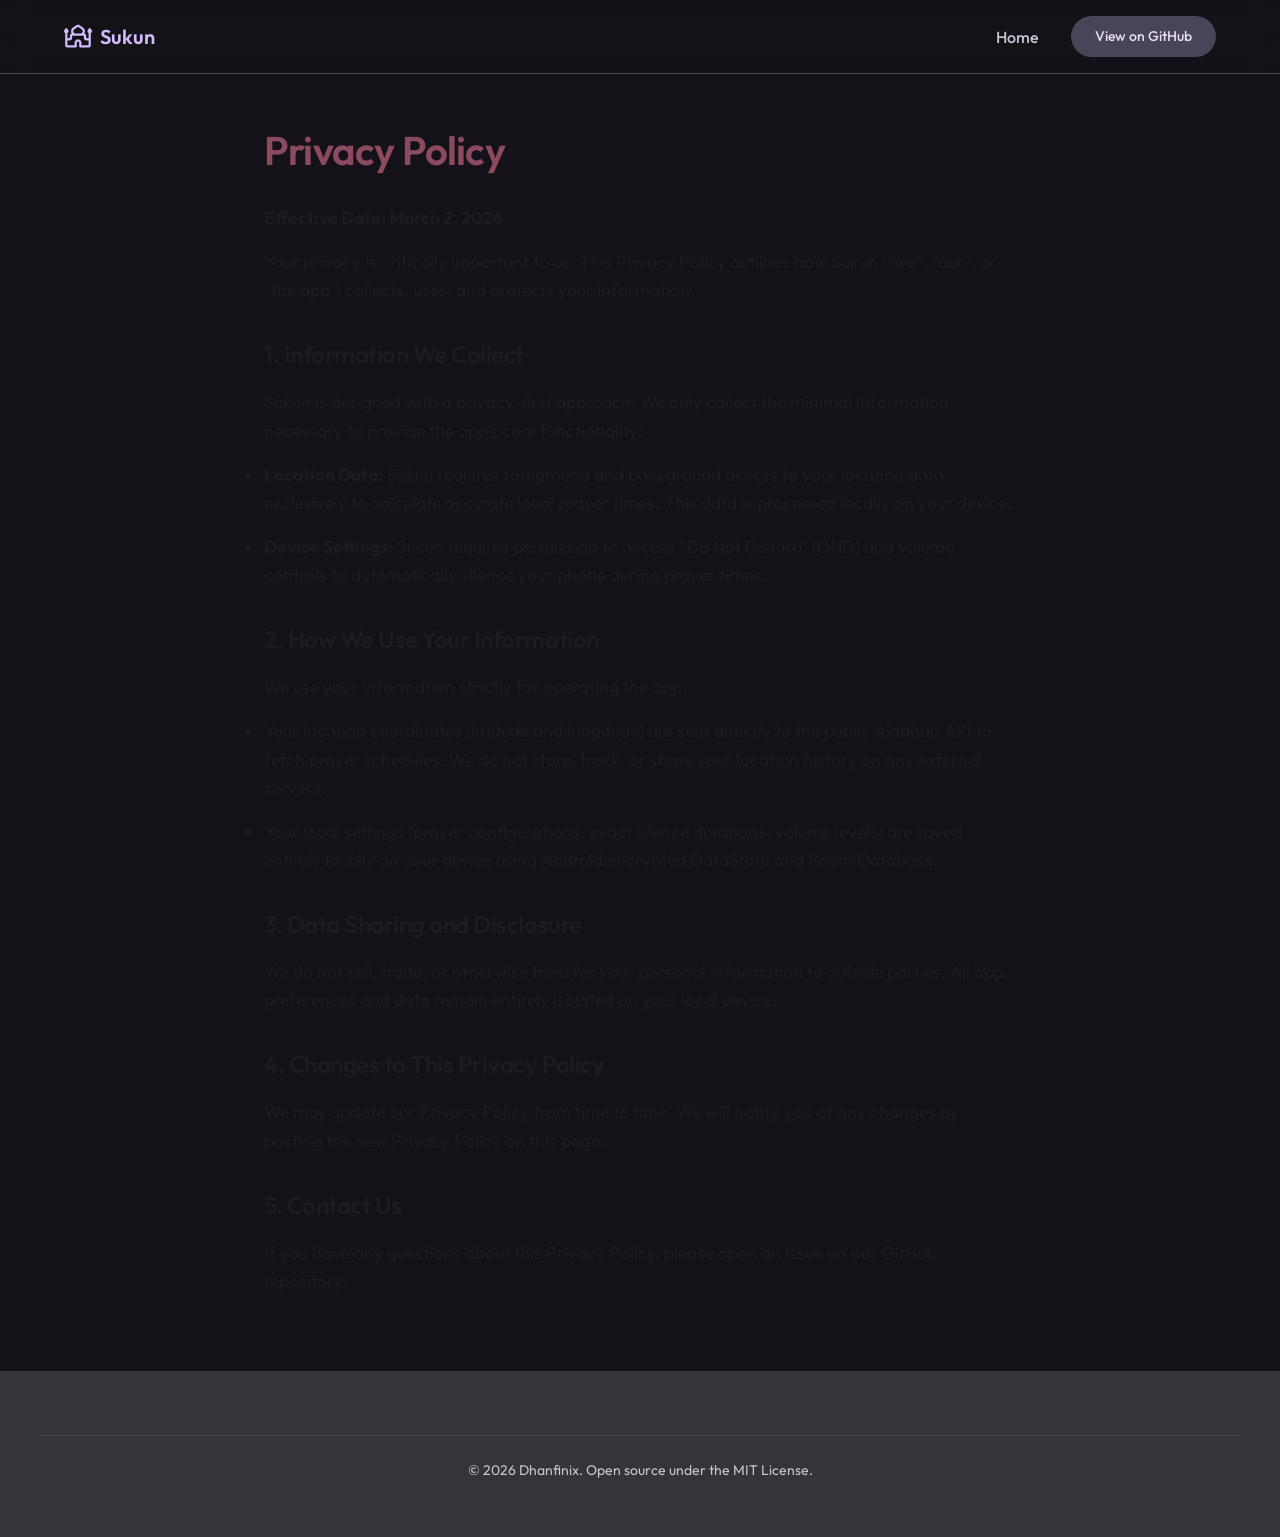
==== docs/privacy-policy.html @ 4d6bf97d "docs: update website features and add privacy policy" ====
<!DOCTYPE html>
<html lang="en">
<head>
    <meta charset="UTF-8">
    <meta name="viewport" content="width=device-width, initial-scale=1.0">
    <title>Sukun - Privacy Policy</title>

    <!-- Google Fonts -->
    <link rel="preconnect" href="https://fonts.googleapis.com">
    <link rel="preconnect" href="https://fonts.gstatic.com" crossorigin>
    <link href="https://fonts.googleapis.com/css2?family=Outfit:wght@300;400;500;600;700&display=swap" rel="stylesheet">

    <!-- Material Symbols -->
    <link href="https://fonts.googleapis.com/css2?family=Material+Symbols+Rounded:opsz,wght,FILL,GRAD@20..48,100..700,0..1,-50..200" rel="stylesheet" />

    <!-- Styles -->
    <link rel="stylesheet" href="style.css">
    <style>
        .policy-container {
            max-width: 800px;
            margin: 120px auto 60px;
            padding: 0 24px;
            color: var(--on-surface, #1C1B1F);
        }
        .policy-container h1 {
            color: var(--primary, #8C4A60);
            margin-bottom: 24px;
            font-size: 2.5rem;
        }
        .policy-container h2 {
            margin-top: 32px;
            margin-bottom: 16px;
            font-size: 1.5rem;
            color: var(--on-surface);
        }
        .policy-container p, .policy-container li {
            line-height: 1.6;
            margin-bottom: 16px;
            font-size: 1.1rem;
        }
        .policy-container a {
            color: var(--primary);
            text-decoration: none;
        }
        .policy-container a:hover {
            text-decoration: underline;
        }
    </style>
</head>
<body>
    <nav class="navbar">
        <div class="nav-content">
            <div class="logo" onclick="window.location.href='index.html'" style="cursor:pointer;">
                <span class="material-symbols-rounded">mosque</span>
                <span>Sukun</span>
            </div>
            <div class="nav-links">
                <a href="index.html">Home</a>
                <a href="https://github.com/Dhanfinix/Sukun" class="btn btn-tonal" target="_blank">View on GitHub</a>
            </div>
            <button class="mobile-menu-btn">
                <span class="material-symbols-rounded">menu</span>
            </button>
        </div>
    </nav>

    <main class="policy-container">
        <h1>Privacy Policy</h1>
        <p><strong>Effective Date: March 2, 2026</strong></p>

        <p>Your privacy is critically important to us. This Privacy Policy outlines how Súkun ("we", "our", or "the app") collects, uses, and protects your information.</p>

        <h2>1. Information We Collect</h2>
        <p>Súkun is designed with a privacy-first approach. We only collect the minimal information necessary to provide the app’s core functionality:</p>
        <ul>
            <li><strong>Location Data:</strong> Súkun requires foreground and background access to your location data exclusively to calculate accurate local prayer times. This data is processed locally on your device.</li>
            <li><strong>Device Settings:</strong> Súkun requires permission to access "Do Not Disturb" (DND) and volume controls to automatically silence your phone during prayer times.</li>
        </ul>

        <h2>2. How We Use Your Information</h2>
        <p>We use your information strictly for operating the app:</p>
        <ul>
            <li>Your location coordinates (latitude and longitude) are sent directly to the public Aladhan API to fetch prayer schedules. We do not store, track, or share your location history on any external servers.</li>
            <li>Your local settings (prayer configurations, exact silence durations, volume levels) are saved entirely locally on your device using Android encrypted DataStore and Room Database.</li>
        </ul>

        <h2>3. Data Sharing and Disclosure</h2>
        <p>We do not sell, trade, or otherwise transfer your personal information to outside parties. All app preferences and data remain entirely isolated on your local device.</p>

        <h2>4. Changes to This Privacy Policy</h2>
        <p>We may update our Privacy Policy from time to time. We will notify you of any changes by posting the new Privacy Policy on this page.</p>

        <h2>5. Contact Us</h2>
        <p>If you have any questions about this Privacy Policy, please open an issue on our <a href="https://github.com/Dhanfinix/Sukun/issues">GitHub repository</a>.</p>
    </main>

    <footer>
        <div class="footer-bottom" style="text-align:center; padding: 24px;">
            <p>&copy; 2026 Dhanfinix. Open source under the MIT License.</p>
        </div>
    </footer>
</body>
</html>
---- docs/style.css ----
:root {
    /* Basic Colors */
    --md-sys-color-background: #141218;
    --md-sys-color-on-background: #E6E0E9;
    --md-sys-color-surface: #1D1B20;
    --md-sys-color-surface-dim: #141218;
    --md-sys-color-surface-bright: #3B383E;
    --md-sys-color-surface-container: #211F26;
    --md-sys-color-surface-container-high: #2B2930;
    --md-sys-color-surface-container-highest: #36343B;
    --md-sys-color-on-surface: #E6E0E9;
    --md-sys-color-on-surface-variant: #CAC4D0;
    --md-sys-color-outline: #938F99;
    --md-sys-color-outline-variant: #49454F;

    /* Primary (Purple) */
    --md-sys-color-primary: #D0BCFF;
    --md-sys-color-on-primary: #381E72;
    --md-sys-color-primary-container: #4F378B;
    --md-sys-color-on-primary-container: #EADDFF;

    /* Secondary */
    --md-sys-color-secondary: #CCC2DC;
    --md-sys-color-on-secondary: #332D41;
    --md-sys-color-secondary-container: #4A4458;
    --md-sys-color-on-secondary-container: #E8DEF8;

    /* Tertiary */
    --md-sys-color-tertiary: #EFB8C8;
    --md-sys-color-on-tertiary: #492532;
    --md-sys-color-tertiary-container: #633B48;
    --md-sys-color-on-tertiary-container: #FFD8E4;

    /* Error */
    --md-sys-color-error: #F2B8B5;
    --md-sys-color-on-error: #601410;
    --md-sys-color-error-container: #8C1D18;
    --md-sys-color-on-error-container: #F9DEDC;

    /* Elevation */
    --md-sys-elevation-1: 0px 1px 2px 0px rgba(0, 0, 0, 0.3), 0px 1px 3px 1px rgba(0, 0, 0, 0.15);
    --md-sys-elevation-2: 0px 1px 2px 0px rgba(0, 0, 0, 0.3), 0px 2px 6px 2px rgba(0, 0, 0, 0.15);
    --md-sys-elevation-3: 0px 1px 3px 0px rgba(0, 0, 0, 0.3), 0px 4px 8px 3px rgba(0, 0, 0, 0.15);

    /* Shape */
    --md-sys-shape-corner-medium: 12px;
    --md-sys-shape-corner-large: 16px;
    --md-sys-shape-corner-extra-large: 28px;
    --md-sys-shape-corner-full: 9999px;

    /* Typography */
    --font-family: 'Outfit', -apple-system, BlinkMacSystemFont, "Segoe UI", Roboto, Helvetica, Arial, sans-serif;
}

* {
    box-sizing: border-box;
    margin: 0;
    padding: 0;
}

html {
    scroll-behavior: smooth;
    scroll-padding-top: 80px;
    /* Offset for fixed navbar */
}

body {
    font-family: var(--font-family);
    background-color: var(--md-sys-color-background);
    color: var(--md-sys-color-on-background);
    line-height: 1.5;
    display: flex;
    flex-direction: column;
    min-height: 100vh;
}

/* Typography styles */
h1,
h2,
h3,
h4 {
    font-weight: 600;
    letter-spacing: -0.02em;
}

a {
    color: var(--md-sys-color-primary);
    text-decoration: none;
    transition: opacity 0.2s ease;
}

a:hover {
    opacity: 0.8;
}

/* Navigation */
.navbar {
    position: fixed;
    top: 0;
    left: 0;
    right: 0;
    background-color: rgba(20, 18, 24, 0.8);
    backdrop-filter: blur(12px);
    border-bottom: 1px solid var(--md-sys-color-outline-variant);
    z-index: 100;
}

.nav-content {
    max-width: 1200px;
    margin: 0 auto;
    padding: 16px 24px;
    display: flex;
    justify-content: space-between;
    align-items: center;
}

.logo {
    display: flex;
    align-items: center;
    gap: 8px;
    font-size: 1.25rem;
    font-weight: 600;
    color: var(--md-sys-color-primary);
}

.logo .material-symbols-rounded {
    font-size: 28px;
}

.nav-links {
    display: flex;
    align-items: center;
    gap: 32px;
}

.nav-links a:not(.btn) {
    color: var(--md-sys-color-on-surface-variant);
    font-weight: 500;
    font-size: 1rem;
    transition: color 0.2s ease;
}

.nav-links a:not(.btn):hover {
    color: var(--md-sys-color-on-surface);
}

.mobile-menu-btn {
    display: none;
    background: none;
    border: none;
    color: var(--md-sys-color-on-surface);
    cursor: pointer;
}

/* Buttons */
.btn {
    display: inline-flex;
    align-items: center;
    justify-content: center;
    gap: 8px;
    padding: 10px 24px;
    border-radius: var(--md-sys-shape-corner-full);
    font-weight: 500;
    font-size: 0.875rem;
    cursor: pointer;
    transition: all 0.2s cubic-bezier(0.2, 0, 0, 1);
    font-family: var(--font-family);
    border: none;
    text-decoration: none;
}

.btn-large {
    padding: 14px 32px;
    font-size: 1rem;
}

.btn-primary {
    background-color: var(--md-sys-color-primary);
    color: var(--md-sys-color-on-primary);
}

.btn-primary:hover {
    background-image: linear-gradient(rgba(255, 255, 255, 0.08), rgba(255, 255, 255, 0.08));
    box-shadow: var(--md-sys-elevation-1);
    transform: translateY(-1px);
}

.btn-primary:active {
    background-image: linear-gradient(rgba(0, 0, 0, 0.12), rgba(0, 0, 0, 0.12));
    transform: translateY(0);
}

.btn-tonal {
    background-color: var(--md-sys-color-secondary-container);
    color: var(--md-sys-color-on-secondary-container);
}

.btn-tonal:hover {
    background-image: linear-gradient(rgba(255, 255, 255, 0.08), rgba(255, 255, 255, 0.08));
    box-shadow: var(--md-sys-elevation-1);
}

.btn-outline {
    background-color: transparent;
    border: 1px solid var(--md-sys-color-outline);
    color: var(--md-sys-color-primary);
}

.btn-outline:hover {
    background-color: rgba(208, 188, 255, 0.08);
    /* Primary color at 8% */
    border-color: var(--md-sys-color-primary);
}

/* Main Layout */
main {
    flex-grow: 1;
    padding-top: 80px;
    /* Account for fixed nav */
}

section {
    max-width: 1200px;
    margin: 0 auto;
    padding: 80px 24px;
}

/* Hero Section */
.hero {
    display: flex;
    align-items: center;
    gap: 64px;
    min-height: calc(100vh - 160px);
}

.hero-content {
    flex: 1;
    display: flex;
    flex-direction: column;
    align-items: flex-start;
    gap: 24px;
}

.hero-badge {
    display: inline-flex;
    align-items: center;
    gap: 8px;
    padding: 6px 16px;
    border-radius: var(--md-sys-shape-corner-full);
    background-color: var(--md-sys-color-surface-container);
    color: var(--md-sys-color-on-surface-variant);
    font-size: 0.875rem;
    font-weight: 500;
}

.hero-badge .star {
    font-size: 16px;
    color: var(--md-sys-color-tertiary);
}

.hero-title {
    font-size: 4rem;
    line-height: 1.1;
    color: var(--md-sys-color-on-surface);
}

.highlight-text {
    background: linear-gradient(135deg, var(--md-sys-color-primary) 0%, var(--md-sys-color-tertiary) 100%);
    -webkit-background-clip: text;
    -webkit-text-fill-color: transparent;
    background-clip: text;
}

.hero-subtitle {
    font-size: 1.25rem;
    color: var(--md-sys-color-on-surface-variant);
    max-width: 500px;
}

.hero-actions {
    display: flex;
    gap: 16px;
    margin-top: 16px;
}

.hero-visual {
    flex: 1;
    display: flex;
    justify-content: center;
    align-items: center;
}

/* App Mockup UI */
.app-screenshot {
    width: 320px;
    height: auto;
    border-radius: 40px;
    box-shadow: 0 24px 48px -12px rgba(0, 0, 0, 0.5);
    display: block;
    animation: float 6s ease-in-out infinite;
    /* Extra styling for edge smoothness since image is transparent webp */
    filter: drop-shadow(0 0 10px rgba(0, 0, 0, 0.2));
}

@keyframes float {
    0% {
        transform: translateY(0px);
    }

    50% {
        transform: translateY(-16px);
    }

    100% {
        transform: translateY(0px);
    }
}


/* Features Section */
.features-section {
    text-align: center;
}

.section-title {
    font-size: 2.5rem;
    color: var(--md-sys-color-on-surface);
    margin-bottom: 16px;
}

.section-subtitle {
    font-size: 1.125rem;
    color: var(--md-sys-color-on-surface-variant);
    max-width: 600px;
    margin: 0 auto 64px auto;
}

.features-grid {
    display: grid;
    grid-template-columns: repeat(auto-fit, minmax(260px, 1fr));
    gap: 24px;
    text-align: left;
}

.feature-card {
    background-color: var(--md-sys-color-surface-container);
    border-radius: var(--md-sys-shape-corner-extra-large);
    padding: 32px;
    transition: all 0.3s cubic-bezier(0.2, 0, 0, 1);
    position: relative;
    overflow: hidden;
}

.feature-card::before {
    content: '';
    position: absolute;
    top: 0;
    left: 0;
    right: 0;
    bottom: 0;
    background: radial-gradient(circle at top right, rgba(208, 188, 255, 0.1), transparent 70%);
    opacity: 0;
    transition: opacity 0.3s ease;
}

.feature-card:hover {
    transform: translateY(-4px);
    box-shadow: var(--md-sys-elevation-2);
    background-color: var(--md-sys-color-surface-container-high);
}

.feature-card:hover::before {
    opacity: 1;
}

.feature-icon {
    width: 64px;
    height: 64px;
    border-radius: var(--md-sys-shape-corner-large);
    display: flex;
    align-items: center;
    justify-content: center;
    margin-bottom: 24px;
}

.feature-icon .material-symbols-rounded {
    font-size: 32px;
}

.primary-container {
    background-color: var(--md-sys-color-primary-container);
    color: var(--md-sys-color-on-primary-container);
}

.secondary-container {
    background-color: var(--md-sys-color-secondary-container);
    color: var(--md-sys-color-on-secondary-container);
}

.tertiary-container {
    background-color: var(--md-sys-color-tertiary-container);
    color: var(--md-sys-color-on-tertiary-container);
}

.error-container {
    background-color: var(--md-sys-color-error-container);
    color: var(--md-sys-color-on-error-container);
}

.feature-card h3 {
    font-size: 1.25rem;
    color: var(--md-sys-color-on-surface);
    margin-bottom: 12px;
}

.feature-card p {
    color: var(--md-sys-color-on-surface-variant);
}

/* Steps Section */
.steps-section {
    text-align: center;
}

.steps-grid {
    display: grid;
    grid-template-columns: repeat(auto-fit, minmax(280px, 1fr));
    gap: 32px;
    margin-top: 48px;
    text-align: left;
}

.step-card {
    display: flex;
    gap: 20px;
    align-items: flex-start;
    padding: 24px;
    background-color: var(--md-sys-color-surface-container);
    border-radius: var(--md-sys-shape-corner-extra-large);
    border: 1px solid rgba(255, 255, 255, 0.05);
    transition: transform 0.3s ease, background-color 0.3s ease;
}

.step-card:hover {
    transform: translateY(-4px);
    background-color: var(--md-sys-color-surface-container-high);
}

.step-number {
    flex-shrink: 0;
    width: 48px;
    height: 48px;
    background: linear-gradient(135deg, var(--md-sys-color-primary) 0%, var(--md-sys-color-tertiary) 100%);
    color: var(--md-sys-color-on-primary);
    border-radius: 50%;
    display: flex;
    align-items: center;
    justify-content: center;
    font-size: 1.5rem;
    font-weight: 700;
    box-shadow: var(--md-sys-elevation-2);
}

.step-content h3 {
    font-size: 1.25rem;
    color: var(--md-sys-color-on-surface);
    margin-bottom: 8px;
}

.step-content p {
    color: var(--md-sys-color-on-surface-variant);
    font-size: 1rem;
    line-height: 1.6;
}

/* CTA Section */
.cta-section {
    padding-bottom: 120px;
}

.cta-container {
    background: linear-gradient(135deg, var(--md-sys-color-surface-container-high) 0%, var(--md-sys-color-surface-container) 100%);
    border-radius: var(--md-sys-shape-corner-extra-large);
    padding: 64px 32px;
    text-align: center;
    position: relative;
    overflow: hidden;
    border: 1px solid rgba(208, 188, 255, 0.1);
}

.cta-container::after {
    content: '';
    position: absolute;
    bottom: -50%;
    right: -10%;
    width: 300px;
    height: 300px;
    background: radial-gradient(circle, rgba(208, 188, 255, 0.15) 0%, transparent 70%);
    border-radius: 50%;
}

.cta-container h2 {
    font-size: 2.5rem;
    color: var(--md-sys-color-on-surface);
    margin-bottom: 16px;
}

.cta-container p {
    font-size: 1.125rem;
    color: var(--md-sys-color-on-surface-variant);
    max-width: 600px;
    margin: 0 auto 32px auto;
}

.cta-actions {
    display: flex;
    justify-content: center;
    gap: 16px;
}

/* Footer */
footer {
    background-color: var(--md-sys-color-surface-container-highest);
    padding: 64px 24px 32px 24px;
    margin-top: auto;
}

.footer-content {
    max-width: 1200px;
    margin: 0 auto;
    display: flex;
    justify-content: space-between;
    flex-wrap: wrap;
    gap: 48px;
    margin-bottom: 64px;
}

.footer-brand {
    max-width: 300px;
}

.footer-brand p {
    color: var(--md-sys-color-on-surface-variant);
    margin-top: 16px;
}

.footer-links h4 {
    color: var(--md-sys-color-on-surface);
    margin-bottom: 24px;
    font-size: 1rem;
}

.link-column {
    display: flex;
    flex-direction: column;
    gap: 16px;
}

.link-column a {
    color: var(--md-sys-color-on-surface-variant);
}

.link-column a:hover {
    color: var(--md-sys-color-primary);
}

.footer-bottom {
    max-width: 1200px;
    margin: 0 auto;
    padding-top: 32px;
    border-top: 1px solid var(--md-sys-color-outline-variant);
    color: var(--md-sys-color-on-surface-variant);
    font-size: 0.875rem;
    text-align: center;
}

/* Responsive Design */
@media (max-width: 900px) {
    .hero {
        flex-direction: column;
        text-align: center;
        padding-top: 40px;
    }

    .hero-content {
        align-items: center;
    }

    .hero-title {
        font-size: 3rem;
    }

    .hero-actions {
        justify-content: center;
    }
}

@media (max-width: 600px) {
    .nav-links {
        display: none;
        flex-direction: column;
        position: absolute;
        top: 100%;
        left: 0;
        right: 0;
        background-color: var(--md-sys-color-surface-container-high);
        padding: 24px;
        border-bottom: 1px solid var(--md-sys-color-outline-variant);
    }

    .nav-links.active {
        display: flex;
    }

    .mobile-menu-btn {
        display: block;
    }

    .hero-title {
        font-size: 2.5rem;
    }

    .hero-actions {
        flex-direction: column;
        width: 100%;
    }

    .btn-large {
        width: 100%;
    }

    .cta-actions {
        flex-direction: column;
    }

    .section-title {
        font-size: 2rem;
    }
}
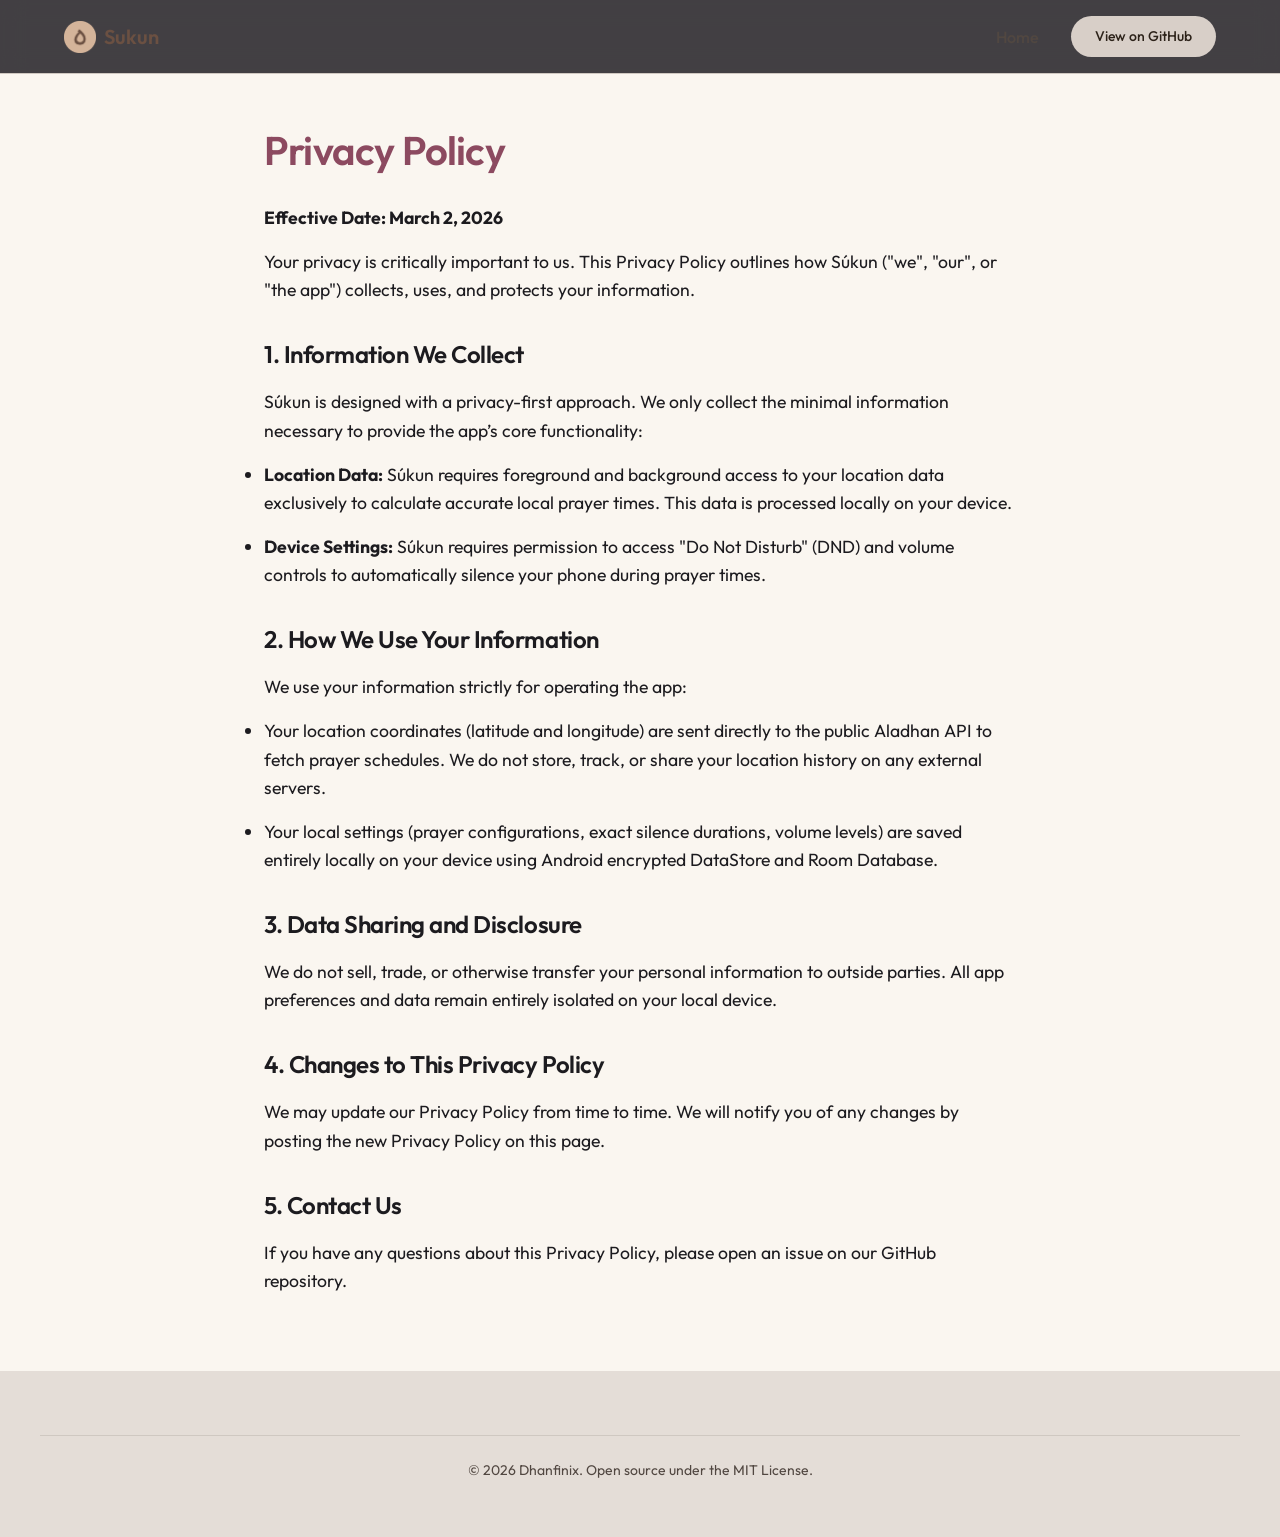
==== commit cd36b636: "style: overhaul website aesthetics to Súkun light theme and add app icons" ====
--- a/docs/privacy-policy.html
+++ b/docs/privacy-policy.html
@@ -4,6 +4,7 @@
     <meta charset="UTF-8">
     <meta name="viewport" content="width=device-width, initial-scale=1.0">
     <title>Sukun - Privacy Policy</title>
+    <link rel="icon" type="image/png" href="assets/logo.png">
 
     <!-- Google Fonts -->
     <link rel="preconnect" href="https://fonts.googleapis.com">
@@ -51,7 +52,7 @@
     <nav class="navbar">
         <div class="nav-content">
             <div class="logo" onclick="window.location.href='index.html'" style="cursor:pointer;">
-                <span class="material-symbols-rounded">mosque</span>
+                <img src="assets/logo.png" alt="Sukun Logo" class="logo-img">
                 <span>Sukun</span>
             </div>
             <div class="nav-links">
--- a/docs/style.css
+++ b/docs/style.css
@@ -1,46 +1,46 @@
 :root {
-    /* Basic Colors */
-    --md-sys-color-background: #141218;
-    --md-sys-color-on-background: #E6E0E9;
-    --md-sys-color-surface: #1D1B20;
-    --md-sys-color-surface-dim: #141218;
-    --md-sys-color-surface-bright: #3B383E;
-    --md-sys-color-surface-container: #211F26;
-    --md-sys-color-surface-container-high: #2B2930;
-    --md-sys-color-surface-container-highest: #36343B;
-    --md-sys-color-on-surface: #E6E0E9;
-    --md-sys-color-on-surface-variant: #CAC4D0;
-    --md-sys-color-outline: #938F99;
-    --md-sys-color-outline-variant: #49454F;
-
-    /* Primary (Purple) */
-    --md-sys-color-primary: #D0BCFF;
-    --md-sys-color-on-primary: #381E72;
-    --md-sys-color-primary-container: #4F378B;
-    --md-sys-color-on-primary-container: #EADDFF;
-
-    /* Secondary */
-    --md-sys-color-secondary: #CCC2DC;
-    --md-sys-color-on-secondary: #332D41;
-    --md-sys-color-secondary-container: #4A4458;
-    --md-sys-color-on-secondary-container: #E8DEF8;
-
-    /* Tertiary */
-    --md-sys-color-tertiary: #EFB8C8;
-    --md-sys-color-on-tertiary: #492532;
-    --md-sys-color-tertiary-container: #633B48;
-    --md-sys-color-on-tertiary-container: #FFD8E4;
+    /* Basic Colors (Súkun Earth Tone Light Theme) */
+    --md-sys-color-background: #FAF6F0;
+    --md-sys-color-on-background: #1C1611;
+    --md-sys-color-surface: #FAF6F0;
+    --md-sys-color-surface-dim: #D8CFC8;
+    --md-sys-color-surface-bright: #FFFFFF;
+    --md-sys-color-surface-container: #F0EAE3;
+    --md-sys-color-surface-container-high: #EAE4DD;
+    --md-sys-color-surface-container-highest: #E4DDD7;
+    --md-sys-color-on-surface: #1C1611;
+    --md-sys-color-on-surface-variant: #514741;
+    --md-sys-color-outline: #837470;
+    --md-sys-color-outline-variant: #CFC8C1;
+
+    /* Primary (Warm Brown) */
+    --md-sys-color-primary: #6B5042;
+    --md-sys-color-on-primary: #FFFFFF;
+    --md-sys-color-primary-container: #F3EAD8;
+    --md-sys-color-on-primary-container: #231108;
+
+    /* Secondary (Taupe) */
+    --md-sys-color-secondary: #7D7063;
+    --md-sys-color-on-secondary: #FFFFFF;
+    --md-sys-color-secondary-container: #D8CFC8;
+    --md-sys-color-on-secondary-container: #2C2219;
+
+    /* Tertiary (Khaki) */
+    --md-sys-color-tertiary: #6C6740;
+    --md-sys-color-on-tertiary: #FFFFFF;
+    --md-sys-color-tertiary-container: #F4EDBA;
+    --md-sys-color-on-tertiary-container: #221F02;
 
     /* Error */
-    --md-sys-color-error: #F2B8B5;
-    --md-sys-color-on-error: #601410;
-    --md-sys-color-error-container: #8C1D18;
-    --md-sys-color-on-error-container: #F9DEDC;
+    --md-sys-color-error: #BA1A1A;
+    --md-sys-color-on-error: #FFFFFF;
+    --md-sys-color-error-container: #FFFFDAD6;
+    --md-sys-color-on-error-container: #410002;
 
     /* Elevation */
-    --md-sys-elevation-1: 0px 1px 2px 0px rgba(0, 0, 0, 0.3), 0px 1px 3px 1px rgba(0, 0, 0, 0.15);
-    --md-sys-elevation-2: 0px 1px 2px 0px rgba(0, 0, 0, 0.3), 0px 2px 6px 2px rgba(0, 0, 0, 0.15);
-    --md-sys-elevation-3: 0px 1px 3px 0px rgba(0, 0, 0, 0.3), 0px 4px 8px 3px rgba(0, 0, 0, 0.15);
+    --md-sys-elevation-1: 0px 1px 2px 0px rgba(107, 80, 66, 0.1), 0px 1px 3px 1px rgba(107, 80, 66, 0.05);
+    --md-sys-elevation-2: 0px 1px 2px 0px rgba(107, 80, 66, 0.1), 0px 2px 6px 2px rgba(107, 80, 66, 0.05);
+    --md-sys-elevation-3: 0px 1px 3px 0px rgba(107, 80, 66, 0.1), 0px 4px 8px 3px rgba(107, 80, 66, 0.05);
 
     /* Shape */
     --md-sys-shape-corner-medium: 12px;
@@ -123,8 +123,10 @@
     color: var(--md-sys-color-primary);
 }
 
-.logo .material-symbols-rounded {
-    font-size: 28px;
+.logo-img {
+    height: 32px;
+    width: auto;
+    object-fit: contain;
 }
 
 .nav-links {
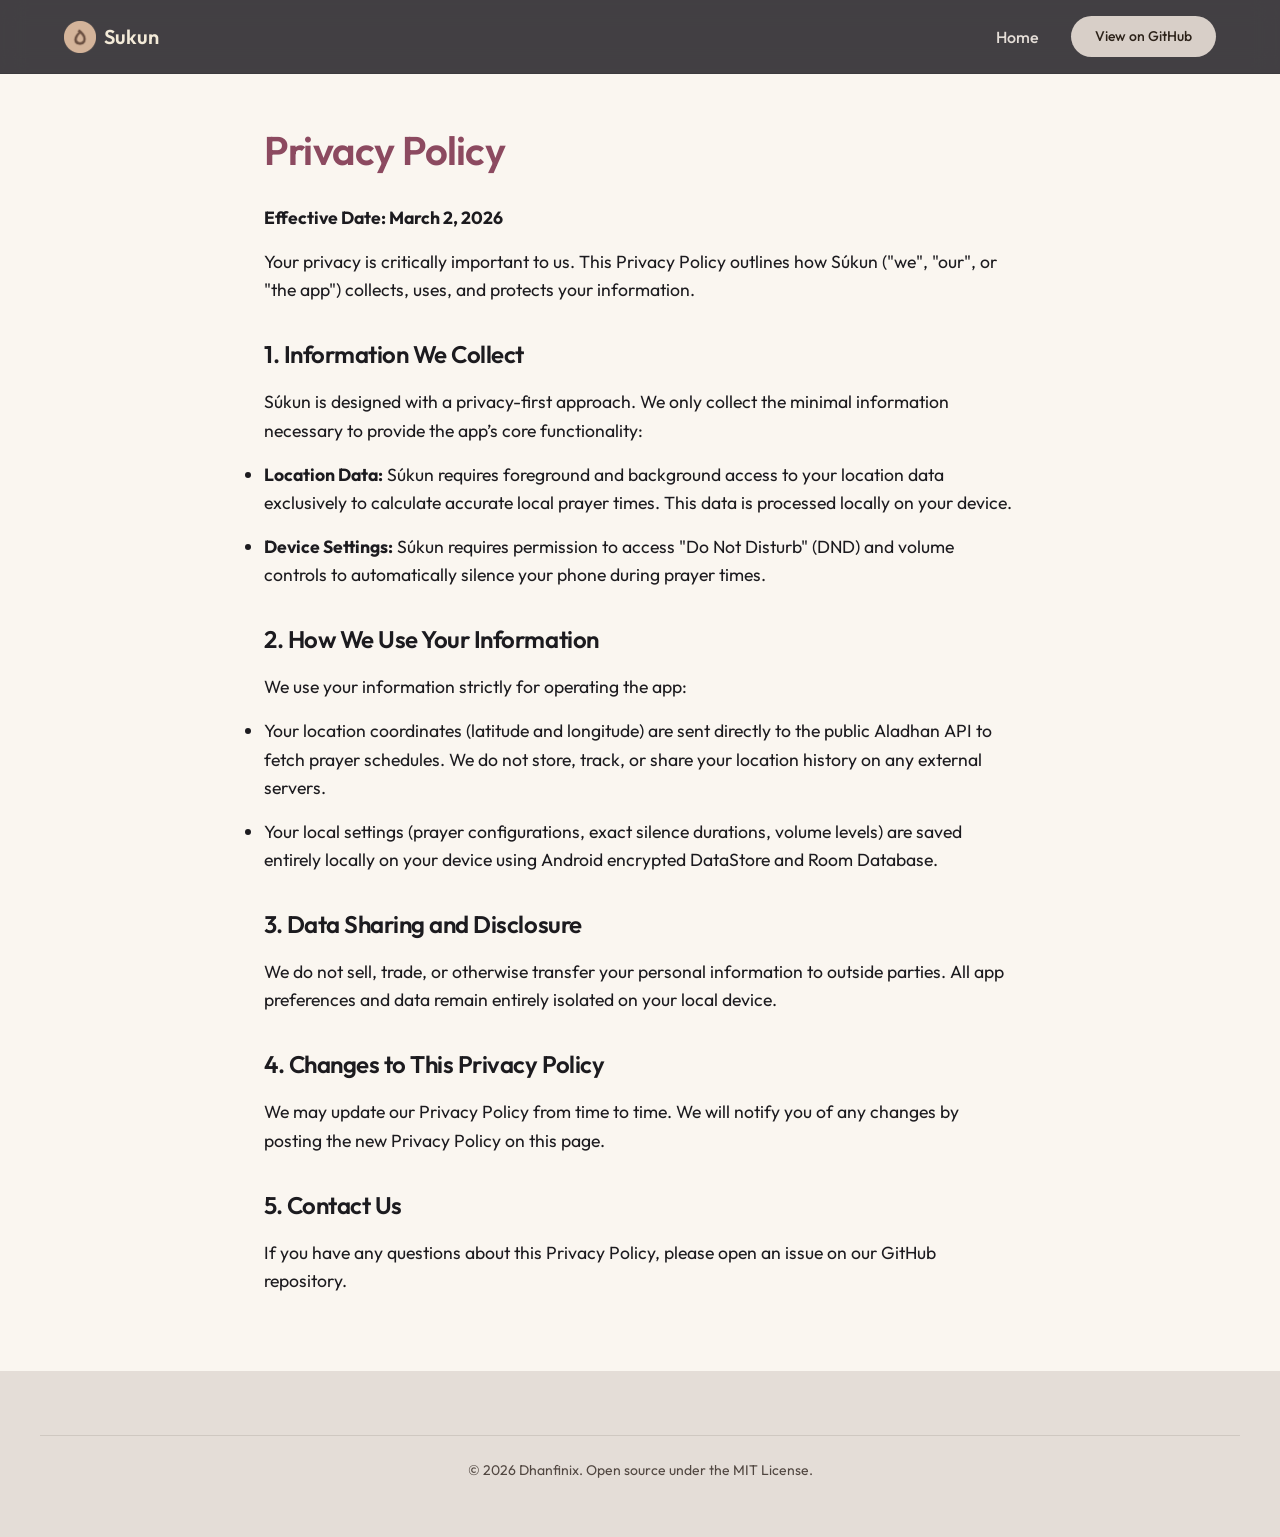
==== commit 552cf733: "style: deploy dark Súkun brown navbar with cream text for high contrast" ====
--- a/docs/privacy-policy.html
+++ b/docs/privacy-policy.html
@@ -15,7 +15,7 @@
     <link href="https://fonts.googleapis.com/css2?family=Material+Symbols+Rounded:opsz,wght,FILL,GRAD@20..48,100..700,0..1,-50..200" rel="stylesheet" />
 
     <!-- Styles -->
-    <link rel="stylesheet" href="style.css">
+    <link rel="stylesheet" href="style.css?v=1.5">
     <style>
         .policy-container {
             max-width: 800px;
@@ -100,5 +100,7 @@
             <p>&copy; 2026 Dhanfinix. Open source under the MIT License.</p>
         </div>
     </footer>
+
+    <script src="script.js"></script>
 </body>
 </html>
--- a/docs/style.css
+++ b/docs/style.css
@@ -99,9 +99,9 @@
     top: 0;
     left: 0;
     right: 0;
-    background-color: rgba(20, 18, 24, 0.8);
+    background-color: rgba(51, 42, 36, 0.85); /* Súkun Dark Brown */
     backdrop-filter: blur(12px);
-    border-bottom: 1px solid var(--md-sys-color-outline-variant);
+    border-bottom: 1px solid rgba(0,0,0,0.1);
     z-index: 100;
 }
 
@@ -120,7 +120,7 @@
     gap: 8px;
     font-size: 1.25rem;
     font-weight: 600;
-    color: var(--md-sys-color-primary);
+    color: #F3EAD8; /* primary-container light */
 }
 
 .logo-img {
@@ -136,14 +136,14 @@
 }
 
 .nav-links a:not(.btn) {
-    color: var(--md-sys-color-on-surface-variant);
+    color: #E4DDD7; /* light gray/brown */
     font-weight: 500;
     font-size: 1rem;
     transition: color 0.2s ease;
 }
 
 .nav-links a:not(.btn):hover {
-    color: var(--md-sys-color-on-surface);
+    color: #FFFFFF;
 }
 
 .mobile-menu-btn {
@@ -360,7 +360,7 @@
     left: 0;
     right: 0;
     bottom: 0;
-    background: radial-gradient(circle at top right, rgba(208, 188, 255, 0.1), transparent 70%);
+    background: radial-gradient(circle at top right, rgba(107, 80, 66, 0.1), transparent 70%);
     opacity: 0;
     transition: opacity 0.3s ease;
 }
@@ -439,7 +439,7 @@
     padding: 24px;
     background-color: var(--md-sys-color-surface-container);
     border-radius: var(--md-sys-shape-corner-extra-large);
-    border: 1px solid rgba(255, 255, 255, 0.05);
+    border: 1px solid var(--md-sys-color-outline-variant);
     transition: transform 0.3s ease, background-color 0.3s ease;
 }
 
@@ -487,7 +487,7 @@
     text-align: center;
     position: relative;
     overflow: hidden;
-    border: 1px solid rgba(208, 188, 255, 0.1);
+    border: 1px solid rgba(107, 80, 66, 0.1);
 }
 
 .cta-container::after {
@@ -497,7 +497,7 @@
     right: -10%;
     width: 300px;
     height: 300px;
-    background: radial-gradient(circle, rgba(208, 188, 255, 0.15) 0%, transparent 70%);
+    background: radial-gradient(circle, rgba(107, 80, 66, 0.15) 0%, transparent 70%);
     border-radius: 50%;
 }
 
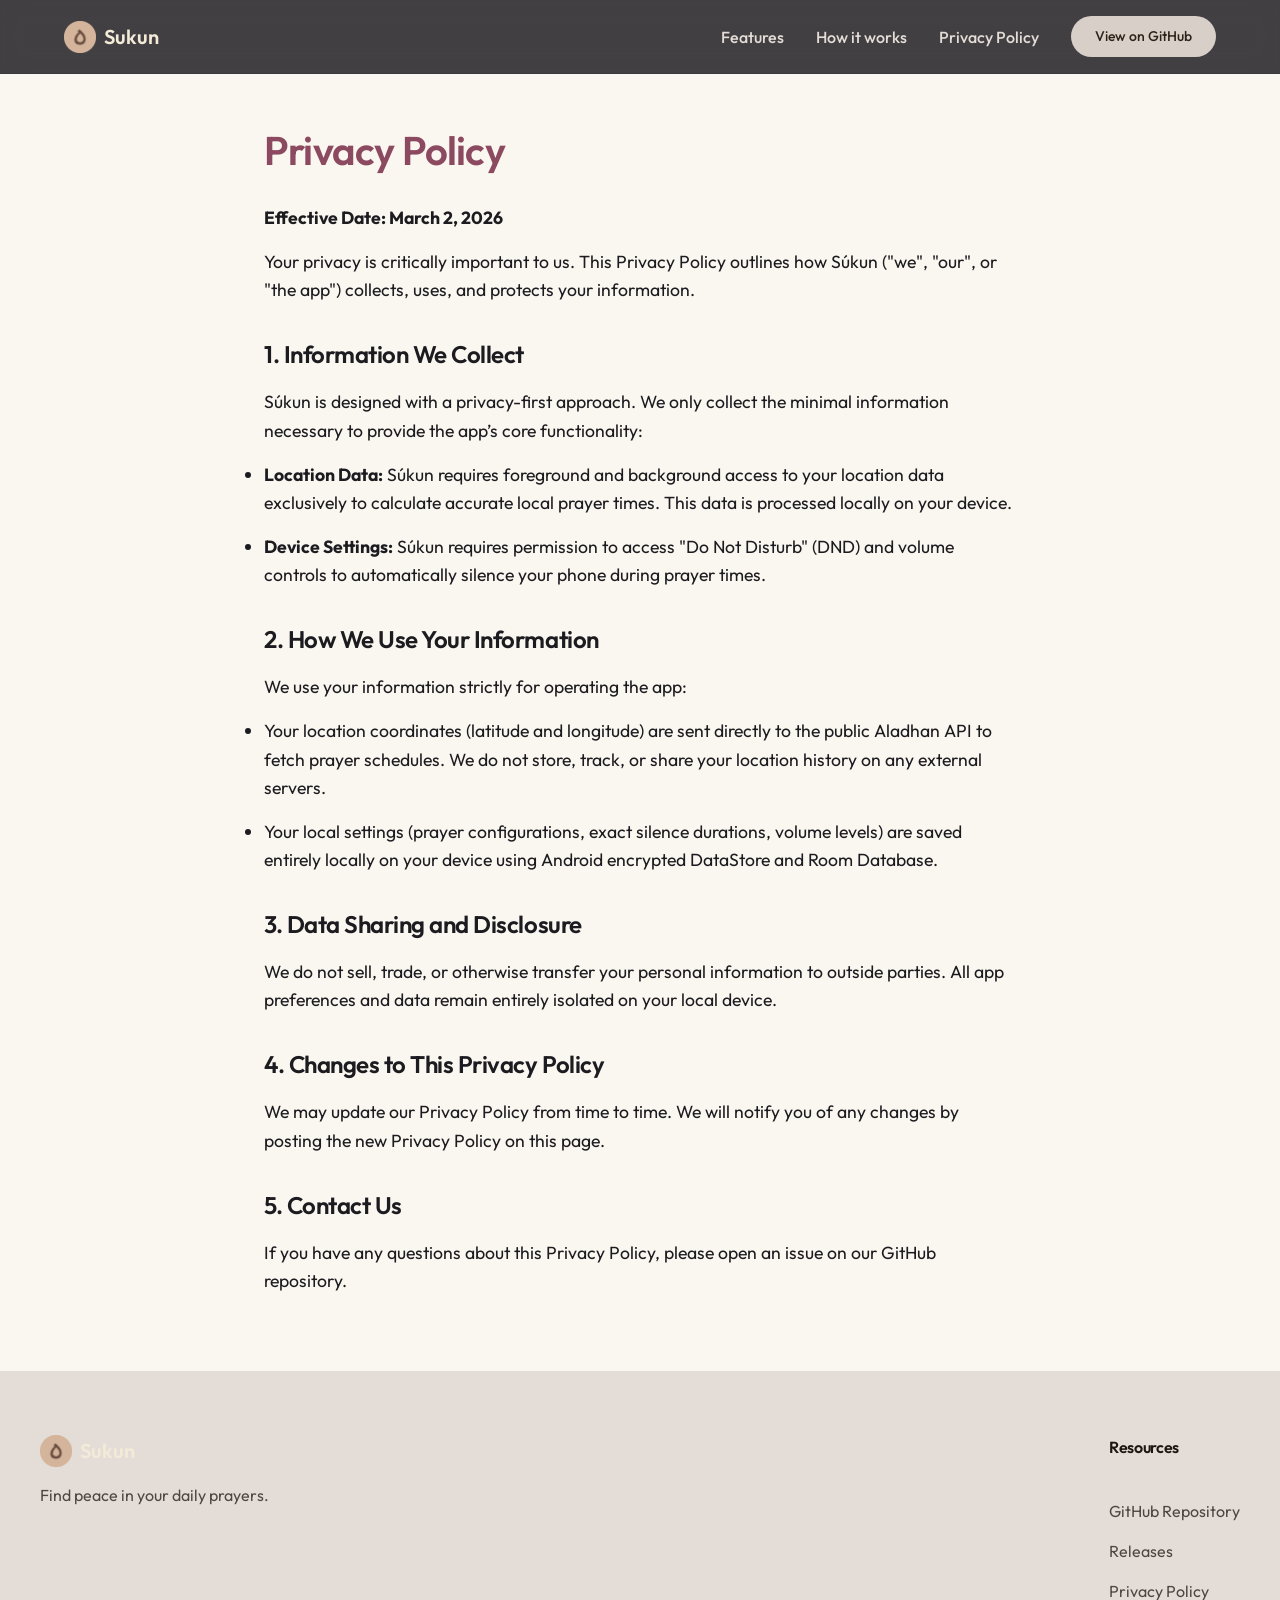
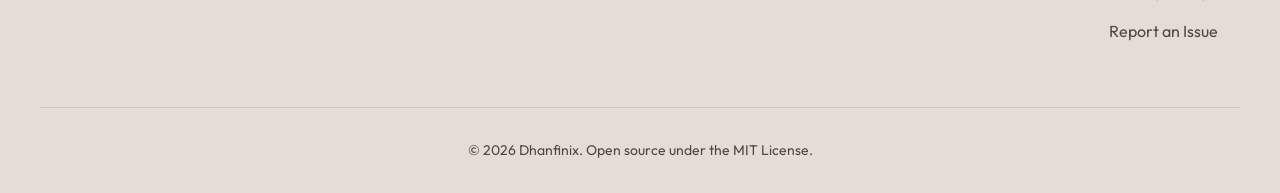
==== commit 3b310aa2: "style: force 2x2 grid for steps and synchronize privacy policy footer and nav" ====
--- a/docs/privacy-policy.html
+++ b/docs/privacy-policy.html
@@ -15,7 +15,7 @@
     <link href="https://fonts.googleapis.com/css2?family=Material+Symbols+Rounded:opsz,wght,FILL,GRAD@20..48,100..700,0..1,-50..200" rel="stylesheet" />
 
     <!-- Styles -->
-    <link rel="stylesheet" href="style.css?v=1.5">
+    <link rel="stylesheet" href="style.css?v=1.6">
     <style>
         .policy-container {
             max-width: 800px;
@@ -56,7 +56,9 @@
                 <span>Sukun</span>
             </div>
             <div class="nav-links">
-                <a href="index.html">Home</a>
+                <a href="index.html#features">Features</a>
+                <a href="index.html#how-it-works">How it works</a>
+                <a href="privacy-policy.html">Privacy Policy</a>
                 <a href="https://github.com/Dhanfinix/Sukun" class="btn btn-tonal" target="_blank">View on GitHub</a>
             </div>
             <button class="mobile-menu-btn">
@@ -96,7 +98,25 @@
     </main>
 
     <footer>
-        <div class="footer-bottom" style="text-align:center; padding: 24px;">
+        <div class="footer-content">
+            <div class="footer-brand">
+                <div class="logo">
+                    <img src="assets/logo.png" alt="Sukun Logo" class="logo-img">
+                    <span>Sukun</span>
+                </div>
+                <p>Find peace in your daily prayers.</p>
+            </div>
+            <div class="footer-links">
+                <div class="link-column">
+                    <h4>Resources</h4>
+                    <a href="https://github.com/Dhanfinix/Sukun">GitHub Repository</a>
+                    <a href="https://github.com/Dhanfinix/Sukun/releases">Releases</a>
+                    <a href="privacy-policy.html">Privacy Policy</a>
+                    <a href="https://github.com/Dhanfinix/Sukun/issues">Report an Issue</a>
+                </div>
+            </div>
+        </div>
+        <div class="footer-bottom">
             <p>&copy; 2026 Dhanfinix. Open source under the MIT License.</p>
         </div>
     </footer>
--- a/docs/style.css
+++ b/docs/style.css
@@ -426,7 +426,7 @@
 
 .steps-grid {
     display: grid;
-    grid-template-columns: repeat(auto-fit, minmax(280px, 1fr));
+    grid-template-columns: repeat(2, 1fr);
     gap: 32px;
     margin-top: 48px;
     text-align: left;
@@ -638,4 +638,8 @@
     .section-title {
         font-size: 2rem;
     }
+
+    .steps-grid {
+        grid-template-columns: 1fr;
+    }
 }
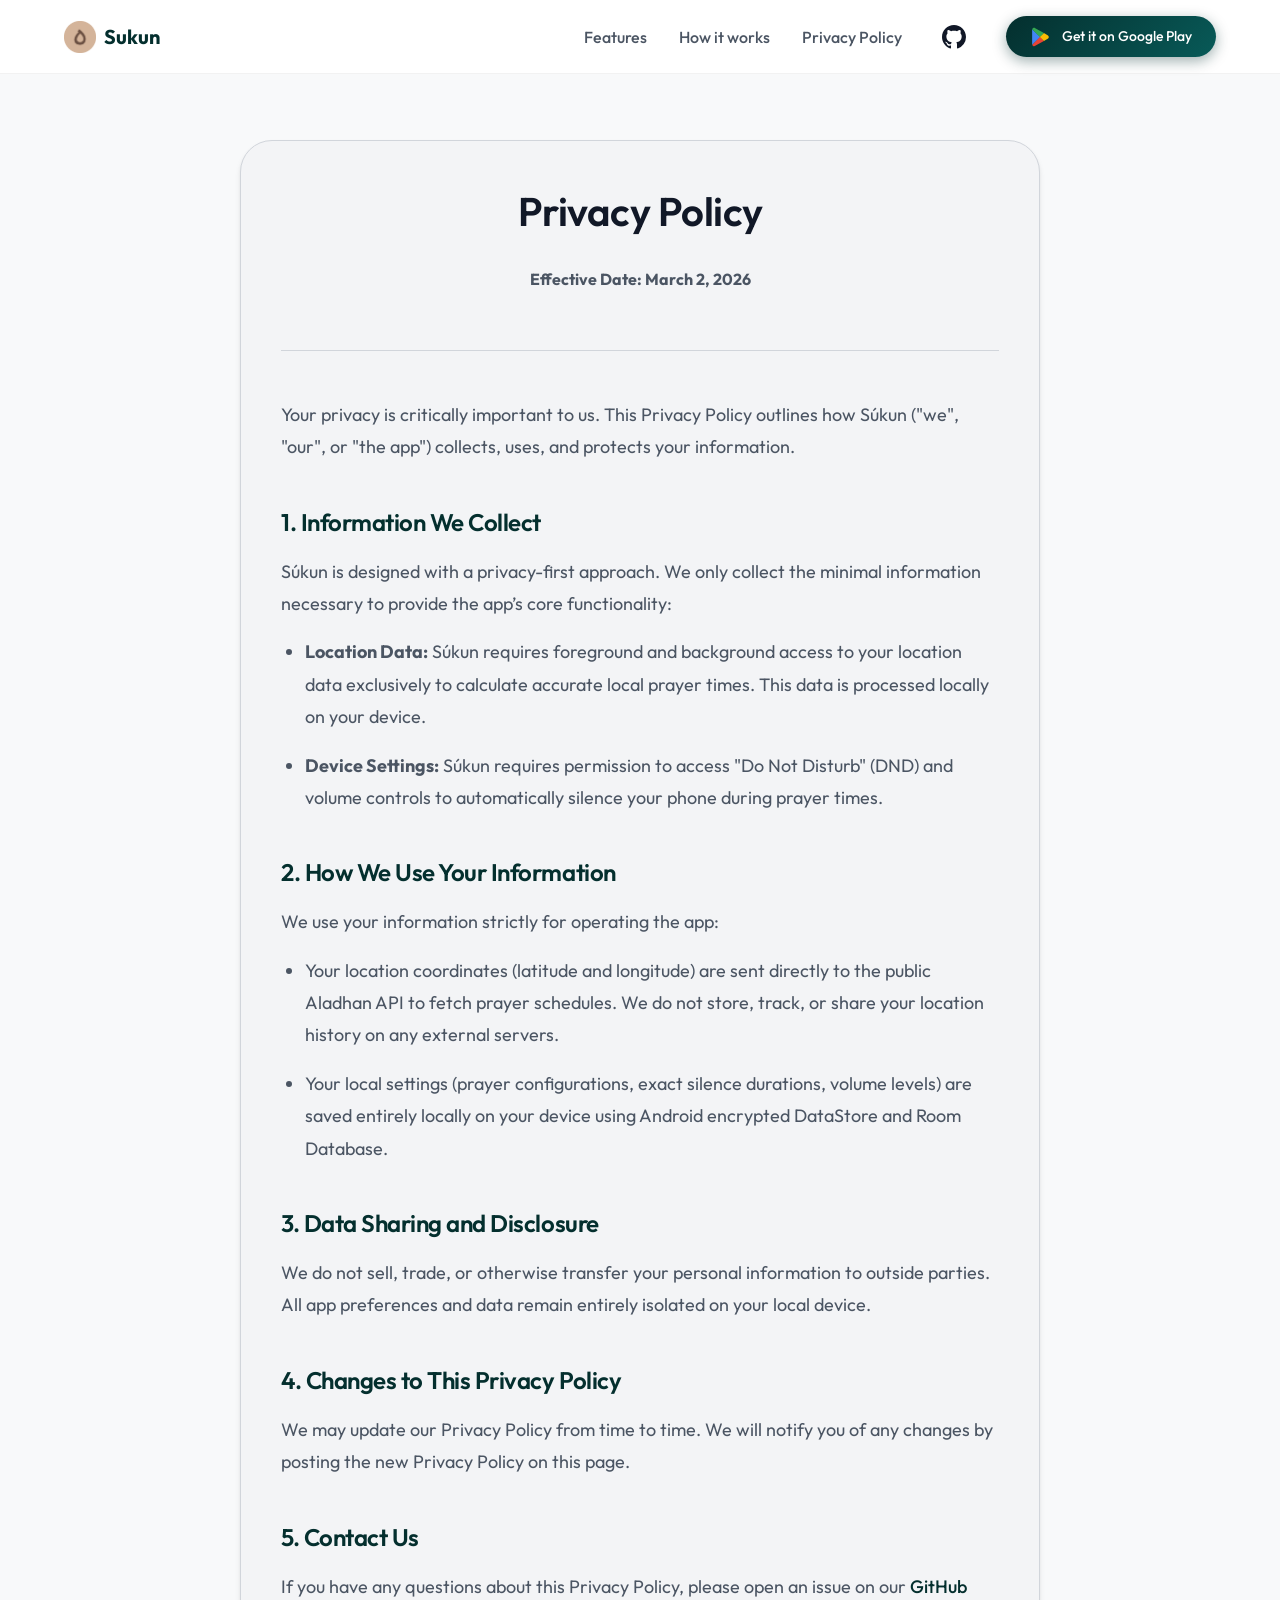
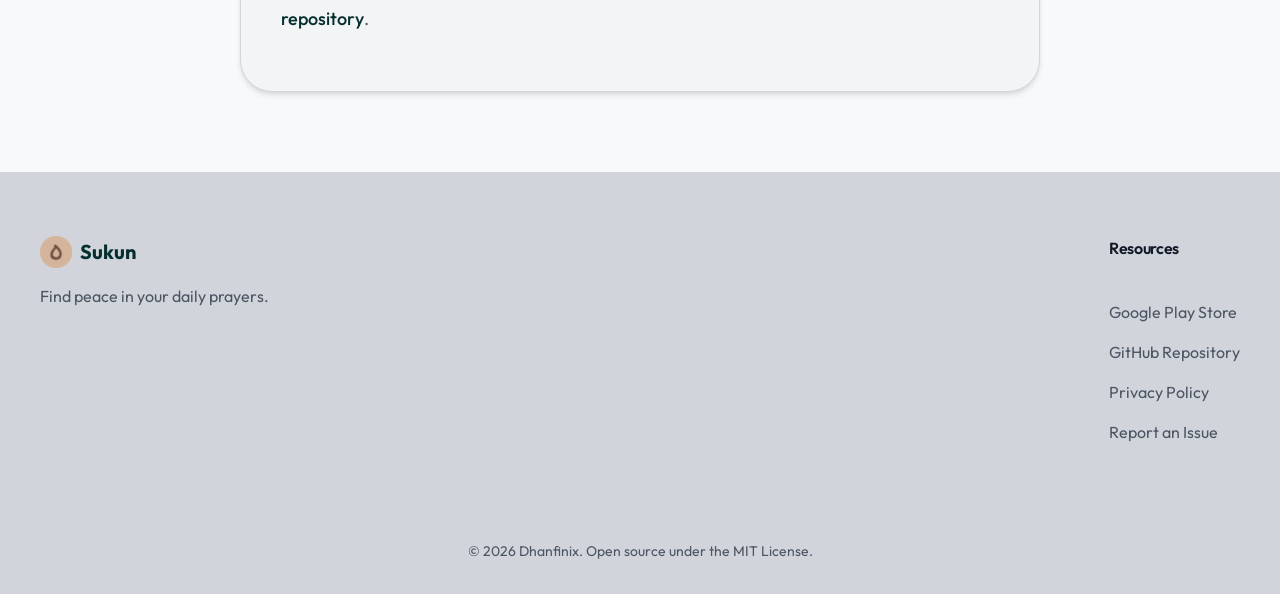
==== commit 14c27b5e: "docs: refresh marketing website aesthetics [skip ci]" ====
--- a/docs/privacy-policy.html
+++ b/docs/privacy-policy.html
@@ -1,5 +1,6 @@
 <!DOCTYPE html>
 <html lang="en">
+
 <head>
     <meta charset="UTF-8">
     <meta name="viewport" content="width=device-width, initial-scale=1.0">
@@ -12,54 +13,116 @@
     <link href="https://fonts.googleapis.com/css2?family=Outfit:wght@300;400;500;600;700&display=swap" rel="stylesheet">
 
     <!-- Material Symbols -->
-    <link href="https://fonts.googleapis.com/css2?family=Material+Symbols+Rounded:opsz,wght,FILL,GRAD@20..48,100..700,0..1,-50..200" rel="stylesheet" />
+    <link
+        href="https://fonts.googleapis.com/css2?family=Material+Symbols+Rounded:opsz,wght,FILL,GRAD@20..48,100..700,0..1,-50..200"
+        rel="stylesheet" />
 
     <!-- Styles -->
     <link rel="stylesheet" href="style.css?v=1.6">
     <style>
         .policy-container {
             max-width: 800px;
-            margin: 120px auto 60px;
-            padding: 0 24px;
-            color: var(--on-surface, #1C1B1F);
-        }
+            margin: 140px auto 80px;
+            padding: 40px;
+            background-color: var(--md-sys-color-surface-container);
+            border-radius: var(--md-sys-shape-corner-extra-large);
+            border: 1px solid var(--md-sys-color-outline-variant);
+            box-shadow: var(--md-sys-elevation-1);
+        }
+
         .policy-container h1 {
-            color: var(--primary, #8C4A60);
+            color: var(--md-sys-color-on-surface);
             margin-bottom: 24px;
             font-size: 2.5rem;
-        }
+            letter-spacing: -0.5px;
+        }
+
         .policy-container h2 {
-            margin-top: 32px;
+            margin-top: 40px;
             margin-bottom: 16px;
             font-size: 1.5rem;
-            color: var(--on-surface);
-        }
-        .policy-container p, .policy-container li {
-            line-height: 1.6;
+            color: var(--md-sys-color-primary);
+        }
+
+        .policy-container p,
+        .policy-container li {
+            color: var(--md-sys-color-on-surface-variant);
+            line-height: 1.8;
             margin-bottom: 16px;
-            font-size: 1.1rem;
-        }
+            font-size: 1.125rem;
+        }
+
+        .policy-container ul {
+            margin-left: 24px;
+            margin-bottom: 24px;
+        }
+
         .policy-container a {
-            color: var(--primary);
+            color: var(--md-sys-color-primary);
             text-decoration: none;
-        }
+            font-weight: 500;
+            transition: color 0.2s;
+        }
+
         .policy-container a:hover {
+            color: var(--md-sys-color-secondary);
             text-decoration: underline;
+        }
+
+        .policy-header {
+            text-align: center;
+            margin-bottom: 48px;
+            padding-bottom: 40px;
+            border-bottom: 1px solid var(--md-sys-color-outline-variant);
+        }
+
+        .policy-header p {
+            font-size: 1rem;
+            color: var(--md-sys-color-on-surface-variant);
         }
     </style>
 </head>
+
 <body>
     <nav class="navbar">
         <div class="nav-content">
-            <div class="logo" onclick="window.location.href='index.html'" style="cursor:pointer;">
+            <a href="index.html" class="logo" style="text-decoration: none;">
                 <img src="assets/logo.png" alt="Sukun Logo" class="logo-img">
                 <span>Sukun</span>
-            </div>
+            </a>
             <div class="nav-links">
                 <a href="index.html#features">Features</a>
                 <a href="index.html#how-it-works">How it works</a>
                 <a href="privacy-policy.html">Privacy Policy</a>
-                <a href="https://github.com/Dhanfinix/Sukun" class="btn btn-tonal" target="_blank">View on GitHub</a>
+                <a href="https://github.com/Dhanfinix/Sukun" target="_blank" title="View on GitHub"
+                    style="display: flex; align-items: center; justify-content: center; width: 40px; height: 40px; border-radius: 50%; color: var(--md-sys-color-on-surface); transition: background-color 0.2s;">
+                    <svg height="24" width="24" viewBox="0 0 16 16" fill="currentColor">
+                        <path
+                            d="M8 0C3.58 0 0 3.58 0 8c0 3.54 2.29 6.53 5.47 7.59.4.07.55-.17.55-.38 0-.19-.01-.82-.01-1.49-2.01.37-2.53-.49-2.69-.94-.09-.23-.48-.94-.82-1.13-.28-.15-.68-.52-.01-.53.63-.01 1.08.58 1.23.82.72 1.21 1.87.87 2.33.66.07-.52.28-.87.51-1.07-1.78-.2-3.64-.89-3.64-3.95 0-.87.31-1.59.82-2.15-.08-.2-.36-1.02.08-2.12 0 0 .67-.21 2.2.82.64-.18 1.32-.27 2-.27.68 0 1.36.09 2 .27 1.53-1.04 2.2-.82 2.2-.82.44 1.1.16 1.92.08 2.12.51.56.82 1.27.82 2.15 0 3.07-1.87 3.75-3.65 3.95.29.25.54.73.54 1.48 0 1.07-.01 1.93-.01 2.2 0 .21.15.46.55.38A8.012 8.012 0 0 0 16 8c0-4.42-3.58-8-8-8z">
+                        </path>
+                    </svg>
+                </a>
+                <a href="https://play.google.com/store/apps/details?id=dhanfinix.android.sukun&pcampaignid=web_share"
+                    class="btn btn-primary" target="_blank">
+                    <svg width="20" height="20" viewBox="0 0 40 40" xmlns="http://www.w3.org/2000/svg"
+                        style="margin-right: 4px;">
+                        <path fill="none" d="M0,0h40v40H0V0z"></path>
+                        <g>
+                            <path
+                                d="M19.7,19.2L4.3,35.3c0,0,0,0,0,0c0.5,1.7,2.1,3,4,3c0.8,0,1.5-0.2,2.1-0.6l0,0l17.4-9.9L19.7,19.2z"
+                                fill="#EA4335"></path>
+                            <path
+                                d="M35.3,16.4L35.3,16.4l-7.5-4.3l-8.4,7.4l8.5,8.3l7.5-4.2c1.3-0.7,2.2-2.1,2.2-3.6C37.5,18.5,36.6,17.1,35.3,16.4z"
+                                fill="#FBBC04"></path>
+                            <path d="M4.3,4.7C4.2,5,4.2,5.4,4.2,5.8v28.5c0,0.4,0,0.7,0.1,1.1l16-15.7L4.3,4.7z"
+                                fill="#4285F4"></path>
+                            <path
+                                d="M19.8,20l8-7.9L10.5,2.3C9.9,1.9,9.1,1.7,8.3,1.7c-1.9,0-3.6,1.3-4,3c0,0,0,0,0,0L19.8,20z"
+                                fill="#34A853"></path>
+                        </g>
+                    </svg>
+                    Get it on Google Play
+                </a>
             </div>
             <button class="mobile-menu-btn">
                 <span class="material-symbols-rounded">menu</span>
@@ -67,34 +130,46 @@
         </div>
     </nav>
 
-    <main class="policy-container">
-        <h1>Privacy Policy</h1>
-        <p><strong>Effective Date: March 2, 2026</strong></p>
-
-        <p>Your privacy is critically important to us. This Privacy Policy outlines how Súkun ("we", "our", or "the app") collects, uses, and protects your information.</p>
+    <main class="policy-container fade-up">
+        <div class="policy-header">
+            <h1>Privacy Policy</h1>
+            <p><strong>Effective Date: March 2, 2026</strong></p>
+        </div>
+
+        <p>Your privacy is critically important to us. This Privacy Policy outlines how Súkun ("we", "our", or "the
+            app") collects, uses, and protects your information.</p>
 
         <h2>1. Information We Collect</h2>
-        <p>Súkun is designed with a privacy-first approach. We only collect the minimal information necessary to provide the app’s core functionality:</p>
+        <p>Súkun is designed with a privacy-first approach. We only collect the minimal information necessary to provide
+            the app’s core functionality:</p>
         <ul>
-            <li><strong>Location Data:</strong> Súkun requires foreground and background access to your location data exclusively to calculate accurate local prayer times. This data is processed locally on your device.</li>
-            <li><strong>Device Settings:</strong> Súkun requires permission to access "Do Not Disturb" (DND) and volume controls to automatically silence your phone during prayer times.</li>
+            <li><strong>Location Data:</strong> Súkun requires foreground and background access to your location data
+                exclusively to calculate accurate local prayer times. This data is processed locally on your device.
+            </li>
+            <li><strong>Device Settings:</strong> Súkun requires permission to access "Do Not Disturb" (DND) and volume
+                controls to automatically silence your phone during prayer times.</li>
         </ul>
 
         <h2>2. How We Use Your Information</h2>
         <p>We use your information strictly for operating the app:</p>
         <ul>
-            <li>Your location coordinates (latitude and longitude) are sent directly to the public Aladhan API to fetch prayer schedules. We do not store, track, or share your location history on any external servers.</li>
-            <li>Your local settings (prayer configurations, exact silence durations, volume levels) are saved entirely locally on your device using Android encrypted DataStore and Room Database.</li>
+            <li>Your location coordinates (latitude and longitude) are sent directly to the public Aladhan API to fetch
+                prayer schedules. We do not store, track, or share your location history on any external servers.</li>
+            <li>Your local settings (prayer configurations, exact silence durations, volume levels) are saved entirely
+                locally on your device using Android encrypted DataStore and Room Database.</li>
         </ul>
 
         <h2>3. Data Sharing and Disclosure</h2>
-        <p>We do not sell, trade, or otherwise transfer your personal information to outside parties. All app preferences and data remain entirely isolated on your local device.</p>
+        <p>We do not sell, trade, or otherwise transfer your personal information to outside parties. All app
+            preferences and data remain entirely isolated on your local device.</p>
 
         <h2>4. Changes to This Privacy Policy</h2>
-        <p>We may update our Privacy Policy from time to time. We will notify you of any changes by posting the new Privacy Policy on this page.</p>
+        <p>We may update our Privacy Policy from time to time. We will notify you of any changes by posting the new
+            Privacy Policy on this page.</p>
 
         <h2>5. Contact Us</h2>
-        <p>If you have any questions about this Privacy Policy, please open an issue on our <a href="https://github.com/Dhanfinix/Sukun/issues">GitHub repository</a>.</p>
+        <p>If you have any questions about this Privacy Policy, please open an issue on our <a
+                href="https://github.com/Dhanfinix/Sukun/issues">GitHub repository</a>.</p>
     </main>
 
     <footer>
@@ -109,10 +184,11 @@
             <div class="footer-links">
                 <div class="link-column">
                     <h4>Resources</h4>
-                    <a href="https://github.com/Dhanfinix/Sukun">GitHub Repository</a>
-                    <a href="https://github.com/Dhanfinix/Sukun/releases">Releases</a>
+                    <a href="https://play.google.com/store/apps/details?id=dhanfinix.android.sukun&pcampaignid=web_share"
+                        target="_blank">Google Play Store</a>
+                    <a href="https://github.com/Dhanfinix/Sukun" target="_blank">GitHub Repository</a>
                     <a href="privacy-policy.html">Privacy Policy</a>
-                    <a href="https://github.com/Dhanfinix/Sukun/issues">Report an Issue</a>
+                    <a href="https://github.com/Dhanfinix/Sukun/issues" target="_blank">Report an Issue</a>
                 </div>
             </div>
         </div>
@@ -121,6 +197,7 @@
         </div>
     </footer>
 
-    <script src="script.js"></script>
+    <script src="script.js?v=2.4"></script>
 </body>
-</html>
+
+</html>
--- a/docs/style.css
+++ b/docs/style.css
@@ -1,51 +1,51 @@
 :root {
-    /* Basic Colors (Súkun Earth Tone Light Theme) */
-    --md-sys-color-background: #FAF6F0;
-    --md-sys-color-on-background: #1C1611;
-    --md-sys-color-surface: #FAF6F0;
-    --md-sys-color-surface-dim: #D8CFC8;
+    /* Basic Colors (Súkun Premium Deep Navy & Gold Theme) */
+    --md-sys-color-background: #F8F9FA;
+    --md-sys-color-on-background: #111827;
+    --md-sys-color-surface: #FFFFFF;
+    --md-sys-color-surface-dim: #E5E7EB;
     --md-sys-color-surface-bright: #FFFFFF;
-    --md-sys-color-surface-container: #F0EAE3;
-    --md-sys-color-surface-container-high: #EAE4DD;
-    --md-sys-color-surface-container-highest: #E4DDD7;
-    --md-sys-color-on-surface: #1C1611;
-    --md-sys-color-on-surface-variant: #514741;
-    --md-sys-color-outline: #837470;
-    --md-sys-color-outline-variant: #CFC8C1;
-
-    /* Primary (Warm Brown) */
-    --md-sys-color-primary: #6B5042;
+    --md-sys-color-surface-container: #F3F4F6;
+    --md-sys-color-surface-container-high: #E5E7EB;
+    --md-sys-color-surface-container-highest: #D1D5DB;
+    --md-sys-color-on-surface: #111827;
+    --md-sys-color-on-surface-variant: #4B5563;
+    --md-sys-color-outline: #9CA3AF;
+    --md-sys-color-outline-variant: #D1D5DB;
+
+    /* Primary (Deep Premium Green/Navy) */
+    --md-sys-color-primary: #042F2E;
     --md-sys-color-on-primary: #FFFFFF;
-    --md-sys-color-primary-container: #F3EAD8;
-    --md-sys-color-on-primary-container: #231108;
-
-    /* Secondary (Taupe) */
-    --md-sys-color-secondary: #7D7063;
+    --md-sys-color-primary-container: #134E4A;
+    --md-sys-color-on-primary-container: #CCFBF1;
+
+    /* Secondary (Rich Gold/Sand) */
+    --md-sys-color-secondary: #D97706;
     --md-sys-color-on-secondary: #FFFFFF;
-    --md-sys-color-secondary-container: #D8CFC8;
-    --md-sys-color-on-secondary-container: #2C2219;
-
-    /* Tertiary (Khaki) */
-    --md-sys-color-tertiary: #6C6740;
+    --md-sys-color-secondary-container: #FEF3C7;
+    --md-sys-color-on-secondary-container: #78350F;
+
+    /* Tertiary (Warm Taupe) */
+    --md-sys-color-tertiary: #A8A29E;
     --md-sys-color-on-tertiary: #FFFFFF;
-    --md-sys-color-tertiary-container: #F4EDBA;
-    --md-sys-color-on-tertiary-container: #221F02;
+    --md-sys-color-tertiary-container: #F5F5F4;
+    --md-sys-color-on-tertiary-container: #44403C;
 
     /* Error */
-    --md-sys-color-error: #BA1A1A;
+    --md-sys-color-error: #DC2626;
     --md-sys-color-on-error: #FFFFFF;
-    --md-sys-color-error-container: #FFFFDAD6;
-    --md-sys-color-on-error-container: #410002;
+    --md-sys-color-error-container: #FEE2E2;
+    --md-sys-color-on-error-container: #7F1D1D;
 
     /* Elevation */
-    --md-sys-elevation-1: 0px 1px 2px 0px rgba(107, 80, 66, 0.1), 0px 1px 3px 1px rgba(107, 80, 66, 0.05);
-    --md-sys-elevation-2: 0px 1px 2px 0px rgba(107, 80, 66, 0.1), 0px 2px 6px 2px rgba(107, 80, 66, 0.05);
-    --md-sys-elevation-3: 0px 1px 3px 0px rgba(107, 80, 66, 0.1), 0px 4px 8px 3px rgba(107, 80, 66, 0.05);
+    --md-sys-elevation-1: 0px 4px 6px -1px rgba(0, 0, 0, 0.1), 0px 2px 4px -1px rgba(0, 0, 0, 0.06);
+    --md-sys-elevation-2: 0px 10px 15px -3px rgba(0, 0, 0, 0.1), 0px 4px 6px -2px rgba(0, 0, 0, 0.05);
+    --md-sys-elevation-3: 0px 20px 25px -5px rgba(0, 0, 0, 0.1), 0px 10px 10px -5px rgba(0, 0, 0, 0.04);
 
     /* Shape */
-    --md-sys-shape-corner-medium: 12px;
-    --md-sys-shape-corner-large: 16px;
-    --md-sys-shape-corner-extra-large: 28px;
+    --md-sys-shape-corner-medium: 16px;
+    --md-sys-shape-corner-large: 24px;
+    --md-sys-shape-corner-extra-large: 32px;
     --md-sys-shape-corner-full: 9999px;
 
     /* Typography */
@@ -99,10 +99,17 @@
     top: 0;
     left: 0;
     right: 0;
-    background-color: rgba(51, 42, 36, 0.85); /* Súkun Dark Brown */
-    backdrop-filter: blur(12px);
-    border-bottom: 1px solid rgba(0,0,0,0.1);
+    background-color: rgba(255, 255, 255, 0.90);
+    backdrop-filter: blur(16px);
+    -webkit-backdrop-filter: blur(16px);
+    border-bottom: 1px solid rgba(0, 0, 0, 0.05);
     z-index: 100;
+    transition: all 0.3s ease;
+}
+
+.navbar.scrolled {
+    background-color: rgba(255, 255, 255, 0.98);
+    box-shadow: 0 4px 20px rgba(0, 0, 0, 0.08);
 }
 
 .nav-content {
@@ -119,8 +126,8 @@
     align-items: center;
     gap: 8px;
     font-size: 1.25rem;
-    font-weight: 600;
-    color: #F3EAD8; /* primary-container light */
+    font-weight: 700;
+    color: var(--md-sys-color-primary);
 }
 
 .logo-img {
@@ -136,14 +143,14 @@
 }
 
 .nav-links a:not(.btn) {
-    color: #E4DDD7; /* light gray/brown */
+    color: var(--md-sys-color-on-surface-variant);
     font-weight: 500;
     font-size: 1rem;
     transition: color 0.2s ease;
 }
 
 .nav-links a:not(.btn):hover {
-    color: #FFFFFF;
+    color: var(--md-sys-color-primary);
 }
 
 .mobile-menu-btn {
@@ -172,23 +179,59 @@
 }
 
 .btn-large {
-    padding: 14px 32px;
-    font-size: 1rem;
+    padding: 16px 32px;
+    font-size: 1.125rem;
+    border-radius: var(--md-sys-shape-corner-large);
 }
 
 .btn-primary {
-    background-color: var(--md-sys-color-primary);
+    background: linear-gradient(-45deg, var(--md-sys-color-primary) 0%, #085a58 50%, var(--md-sys-color-primary) 100%);
+    background-size: 200% 200%;
+    animation: gradientMove 4s ease infinite;
     color: var(--md-sys-color-on-primary);
+    box-shadow: 0 4px 14px 0 rgba(4, 47, 46, 0.39);
+}
+
+@keyframes gradientMove {
+    0% {
+        background-position: 0% 50%;
+    }
+
+    50% {
+        background-position: 100% 50%;
+    }
+
+    100% {
+        background-position: 0% 50%;
+    }
 }
 
 .btn-primary:hover {
-    background-image: linear-gradient(rgba(255, 255, 255, 0.08), rgba(255, 255, 255, 0.08));
-    box-shadow: var(--md-sys-elevation-1);
-    transform: translateY(-1px);
+    box-shadow: 0 6px 20px 0 rgba(4, 47, 46, 0.6);
+    transform: translateY(-2px);
+    /* Make the animation slightly faster on hover for a subtle pop */
+    animation: gradientMove 2s ease infinite;
 }
 
 .btn-primary:active {
-    background-image: linear-gradient(rgba(0, 0, 0, 0.12), rgba(0, 0, 0, 0.12));
+    transform: translateY(0);
+}
+
+.btn-accent {
+    background: linear-gradient(-45deg, var(--md-sys-color-secondary) 0%, #dfad6b 50%, var(--md-sys-color-secondary) 100%);
+    background-size: 200% 200%;
+    animation: gradientMove 4s ease infinite;
+    color: var(--md-sys-color-on-secondary);
+    box-shadow: 0 4px 14px 0 rgba(196, 144, 79, 0.4);
+}
+
+.btn-accent:hover {
+    box-shadow: 0 6px 20px 0 rgba(196, 144, 79, 0.65);
+    transform: translateY(-2px);
+    animation: gradientMove 2s ease infinite;
+}
+
+.btn-accent:active {
     transform: translateY(0);
 }
 
@@ -261,13 +304,14 @@
 }
 
 .hero-title {
-    font-size: 4rem;
+    font-size: 4.5rem;
     line-height: 1.1;
     color: var(--md-sys-color-on-surface);
+    font-weight: 700;
 }
 
 .highlight-text {
-    background: linear-gradient(135deg, var(--md-sys-color-primary) 0%, var(--md-sys-color-tertiary) 100%);
+    background: linear-gradient(135deg, var(--md-sys-color-primary) 0%, var(--md-sys-color-secondary) 100%);
     -webkit-background-clip: text;
     -webkit-text-fill-color: transparent;
     background-clip: text;
@@ -297,7 +341,7 @@
     width: 320px;
     height: auto;
     border-radius: 40px;
-    box-shadow: 0 24px 48px -12px rgba(0, 0, 0, 0.5);
+    box-shadow: 0 32px 64px -16px rgba(0, 0, 0, 0.2);
     display: block;
     animation: float 6s ease-in-out infinite;
     /* Extra styling for edge smoothness since image is transparent webp */
@@ -419,6 +463,75 @@
     color: var(--md-sys-color-on-surface-variant);
 }
 
+/* Showcase Section */
+.showcase-section {
+    text-align: center;
+    padding-top: 40px;
+    padding-bottom: 80px;
+}
+
+.showcase-row {
+    display: flex;
+    align-items: center;
+    gap: 64px;
+    margin-top: 80px;
+    text-align: left;
+}
+
+.showcase-row.reversed {
+    flex-direction: row-reverse;
+}
+
+.showcase-content {
+    flex: 1;
+}
+
+.showcase-content h3 {
+    font-size: 2.5rem;
+    color: var(--md-sys-color-on-surface);
+    margin-bottom: 16px;
+}
+
+.showcase-content p {
+    font-size: 1.125rem;
+    color: var(--md-sys-color-on-surface-variant);
+    line-height: 1.6;
+}
+
+.showcase-visual {
+    flex: 1;
+    display: flex;
+    justify-content: center;
+    position: relative;
+}
+
+.showcase-visual::after {
+    content: '';
+    position: absolute;
+    width: 200px;
+    height: 200px;
+    background: radial-gradient(circle, rgba(4, 47, 46, 0.1) 0%, transparent 70%);
+    border-radius: 50%;
+    z-index: -1;
+    top: 50%;
+    left: 50%;
+    transform: translate(-50%, -50%);
+}
+
+.showcase-img {
+    width: 280px;
+    height: auto;
+    border-radius: 40px;
+    box-shadow: var(--md-sys-elevation-2);
+    border: 8px solid var(--md-sys-color-surface-bright);
+    transition: transform 0.4s cubic-bezier(0.2, 0, 0, 1);
+}
+
+.showcase-img:hover {
+    transform: translateY(-8px) scale(1.02);
+    box-shadow: var(--md-sys-elevation-3);
+}
+
 /* Steps Section */
 .steps-section {
     text-align: center;
@@ -452,7 +565,7 @@
     flex-shrink: 0;
     width: 48px;
     height: 48px;
-    background: linear-gradient(135deg, var(--md-sys-color-primary) 0%, var(--md-sys-color-tertiary) 100%);
+    background: linear-gradient(135deg, var(--md-sys-color-primary) 0%, var(--md-sys-color-secondary) 100%);
     color: var(--md-sys-color-on-primary);
     border-radius: 50%;
     display: flex;
@@ -481,13 +594,13 @@
 }
 
 .cta-container {
-    background: linear-gradient(135deg, var(--md-sys-color-surface-container-high) 0%, var(--md-sys-color-surface-container) 100%);
+    background: linear-gradient(135deg, var(--md-sys-color-primary) 0%, var(--md-sys-color-primary-container) 100%);
     border-radius: var(--md-sys-shape-corner-extra-large);
-    padding: 64px 32px;
+    padding: 80px 32px;
     text-align: center;
     position: relative;
     overflow: hidden;
-    border: 1px solid rgba(107, 80, 66, 0.1);
+    box-shadow: var(--md-sys-elevation-2);
 }
 
 .cta-container::after {
@@ -502,16 +615,16 @@
 }
 
 .cta-container h2 {
-    font-size: 2.5rem;
-    color: var(--md-sys-color-on-surface);
+    font-size: 3rem;
+    color: var(--md-sys-color-on-primary);
     margin-bottom: 16px;
 }
 
 .cta-container p {
     font-size: 1.125rem;
-    color: var(--md-sys-color-on-surface-variant);
+    color: rgba(255, 255, 255, 0.8);
     max-width: 600px;
-    margin: 0 auto 32px auto;
+    margin: 0 auto 40px auto;
 }
 
 .cta-actions {
@@ -642,4 +755,56 @@
     .steps-grid {
         grid-template-columns: 1fr;
     }
+}
+
+@media (max-width: 768px) {
+
+    .showcase-row,
+    .showcase-row.reversed {
+        flex-direction: column;
+        gap: 32px;
+        text-align: center;
+        margin-top: 64px;
+    }
+
+    .showcase-content h3 {
+        font-size: 2rem;
+    }
+}
+
+/* Scroll Animations */
+.fade-up {
+    opacity: 0;
+    transform: translateY(40px);
+    transition: opacity 0.8s cubic-bezier(0.2, 0, 0, 1), transform 0.8s cubic-bezier(0.2, 0, 0, 1);
+}
+
+.fade-up.visible {
+    opacity: 1;
+    transform: translateY(0);
+}
+
+/* Stagger grid items for cascading effect */
+.features-grid .feature-card:nth-child(2) {
+    transition-delay: 0.1s;
+}
+
+.features-grid .feature-card:nth-child(3) {
+    transition-delay: 0.2s;
+}
+
+.features-grid .feature-card:nth-child(4) {
+    transition-delay: 0.3s;
+}
+
+.steps-grid .step-card:nth-child(2) {
+    transition-delay: 0.1s;
+}
+
+.steps-grid .step-card:nth-child(3) {
+    transition-delay: 0.2s;
+}
+
+.steps-grid .step-card:nth-child(4) {
+    transition-delay: 0.3s;
 }
